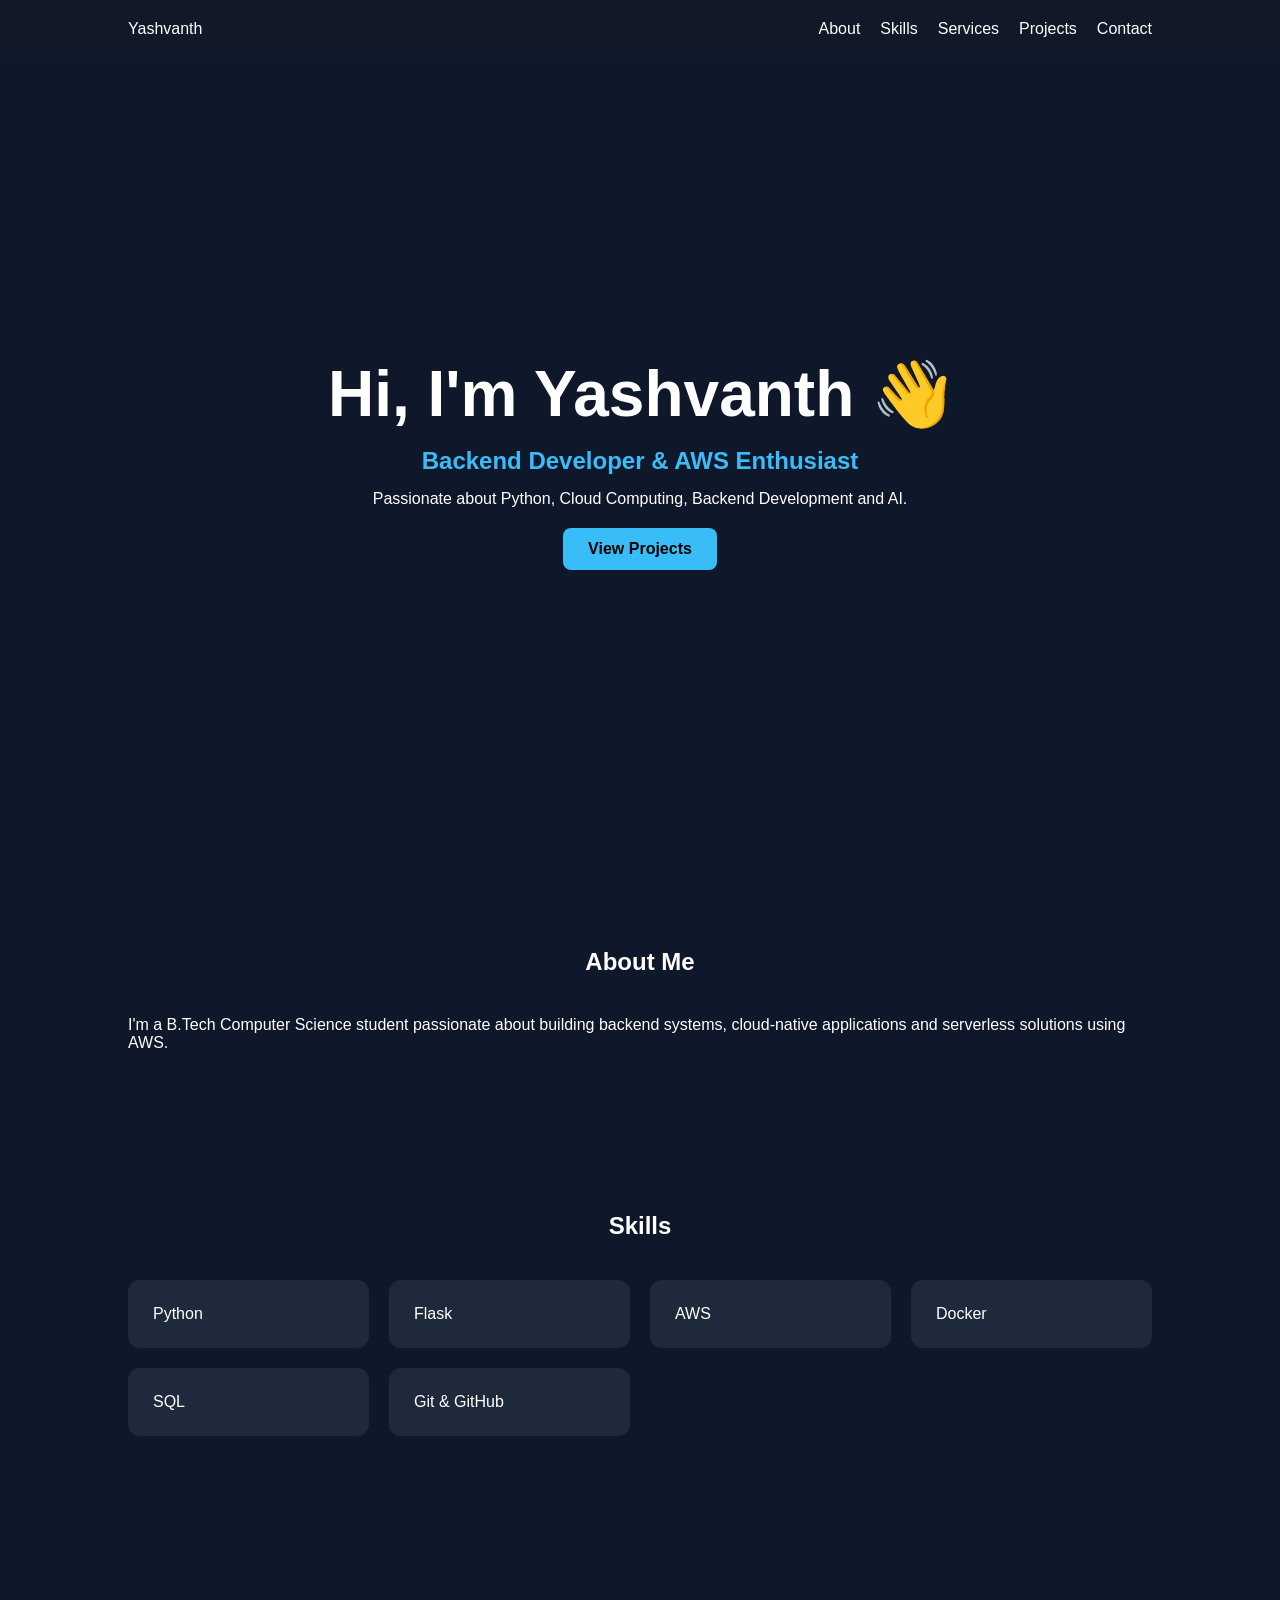
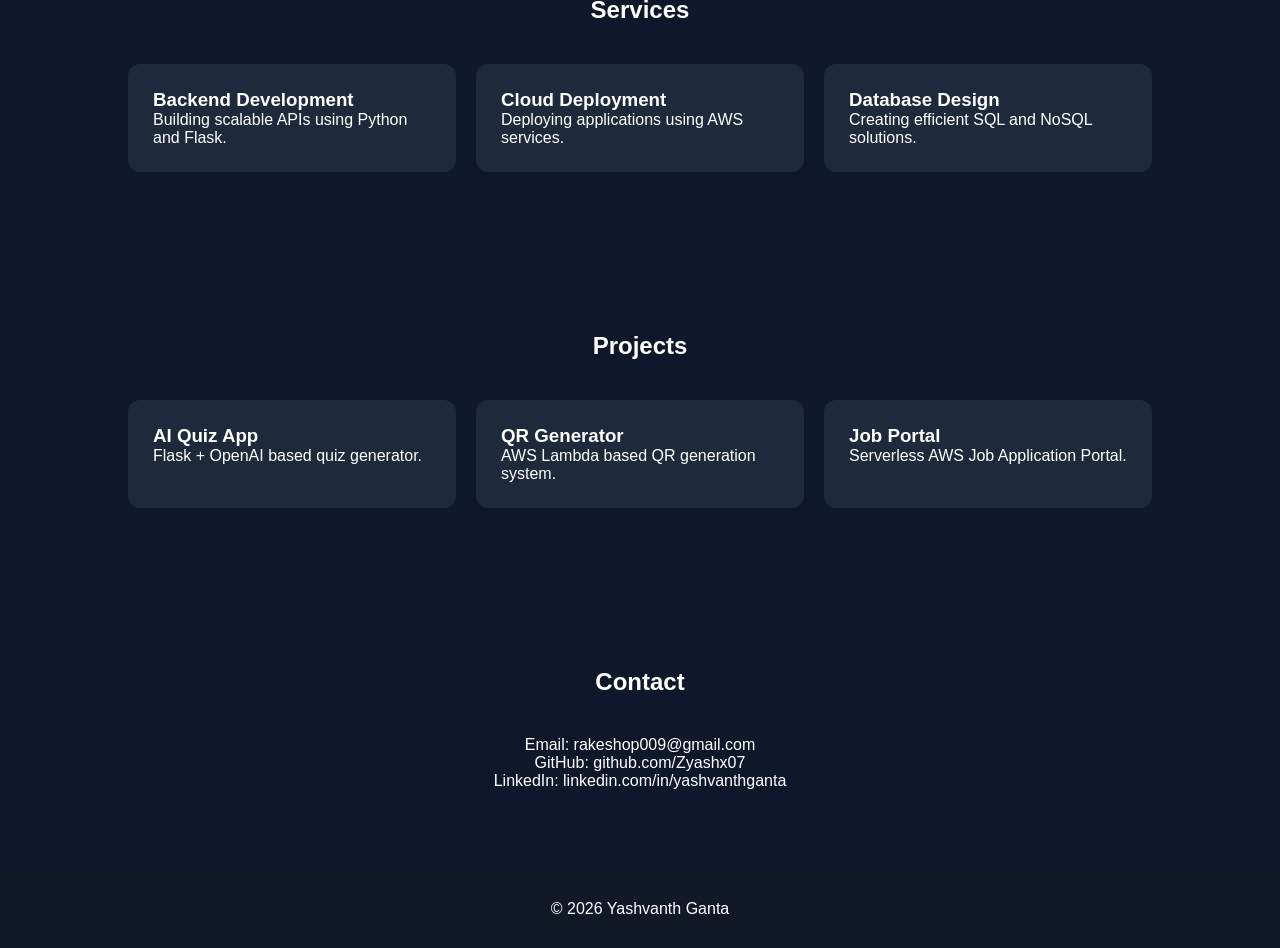
==== CODEBASES/docker-portfolio-website/index.html @ 4efece20 "Add files via upload" ====
<!DOCTYPE html>
<html lang="en">
<head>
<meta charset="UTF-8">
<meta name="viewport" content="width=device-width, initial-scale=1.0">
<title>Yashvanth Portfolio</title>
<link rel="stylesheet" href="style.css">
</head>
<body>

<header>
    <nav>
        <div class="logo">Yashvanth</div>

        <ul>
            <li><a href="#about">About</a></li>
            <li><a href="#skills">Skills</a></li>
            <li><a href="#services">Services</a></li>
            <li><a href="#projects">Projects</a></li>
            <li><a href="#contact">Contact</a></li>
        </ul>
    </nav>

    <div class="hero">
        <h1>Hi, I'm Yashvanth 👋</h1>
        <h2>Backend Developer & AWS Enthusiast</h2>

        <p>
            Passionate about Python, Cloud Computing,
            Backend Development and AI.
        </p>

        <a href="#projects" class="btn">View Projects</a>
    </div>
</header>

<section id="about">
    <h2>About Me</h2>

    <p>
        I'm a B.Tech Computer Science student passionate
        about building backend systems, cloud-native
        applications and serverless solutions using AWS.
    </p>
</section>

<section id="skills">
    <h2>Skills</h2>

    <div class="cards">
        <div class="card">Python</div>
        <div class="card">Flask</div>
        <div class="card">AWS</div>
        <div class="card">Docker</div>
        <div class="card">SQL</div>
        <div class="card">Git & GitHub</div>
    </div>
</section>

<section id="services">
    <h2>Services</h2>

    <div class="cards">
        <div class="card">
            <h3>Backend Development</h3>
            <p>Building scalable APIs using Python and Flask.</p>
        </div>

        <div class="card">
            <h3>Cloud Deployment</h3>
            <p>Deploying applications using AWS services.</p>
        </div>

        <div class="card">
            <h3>Database Design</h3>
            <p>Creating efficient SQL and NoSQL solutions.</p>
        </div>
    </div>
</section>

<section id="projects">
    <h2>Projects</h2>

    <div class="cards">
        <div class="card">
            <h3>AI Quiz App</h3>
            <p>Flask + OpenAI based quiz generator.</p>
        </div>

        <div class="card">
            <h3>QR Generator</h3>
            <p>AWS Lambda based QR generation system.</p>
        </div>

        <div class="card">
            <h3>Job Portal</h3>
            <p>Serverless AWS Job Application Portal.</p>
        </div>
    </div>
</section>

<section id="contact">
    <h2>Contact</h2>

    <p>Email: rakeshop009@gmail.com</p>
    <p>GitHub: github.com/Zyashx07</p>
    <p>LinkedIn: linkedin.com/in/yashvanthganta</p>
</section>

<footer>
    <p>© 2026 Yashvanth Ganta</p>
</footer>

<script src="script.js"></script>
</body>
</html>
---- CODEBASES/docker-portfolio-website/style.css ----
*{
    margin:0;
    padding:0;
    box-sizing:border-box;
    scroll-behavior:smooth;
}

body{
    font-family:Arial,sans-serif;
    background:#0f172a;
    color:white;
}

nav{
    display:flex;
    justify-content:space-between;
    align-items:center;
    padding:20px 10%;
    background:#111827;
    position:sticky;
    top:0;
}

nav ul{
    display:flex;
    list-style:none;
    gap:20px;
}

nav a{
    color:white;
    text-decoration:none;
}

.hero{
    height:90vh;
    display:flex;
    flex-direction:column;
    justify-content:center;
    align-items:center;
    text-align:center;
    padding:20px;
}

.hero h1{
    font-size:4rem;
}

.hero h2{
    color:#38bdf8;
    margin:15px 0;
}

.hero p{
    max-width:700px;
    margin-bottom:20px;
}

.btn{
    background:#38bdf8;
    color:black;
    padding:12px 25px;
    border-radius:8px;
    text-decoration:none;
    font-weight:bold;
}

section{
    padding:80px 10%;
}

section h2{
    text-align:center;
    margin-bottom:40px;
}

.cards{
    display:grid;
    grid-template-columns:repeat(auto-fit,minmax(220px,1fr));
    gap:20px;
}

.card{
    background:#1e293b;
    padding:25px;
    border-radius:12px;
    transition:.3s;
}

.card:hover{
    transform:translateY(-8px);
}

#contact{
    text-align:center;
}

footer{
    text-align:center;
    padding:30px;
    background:#111827;
}
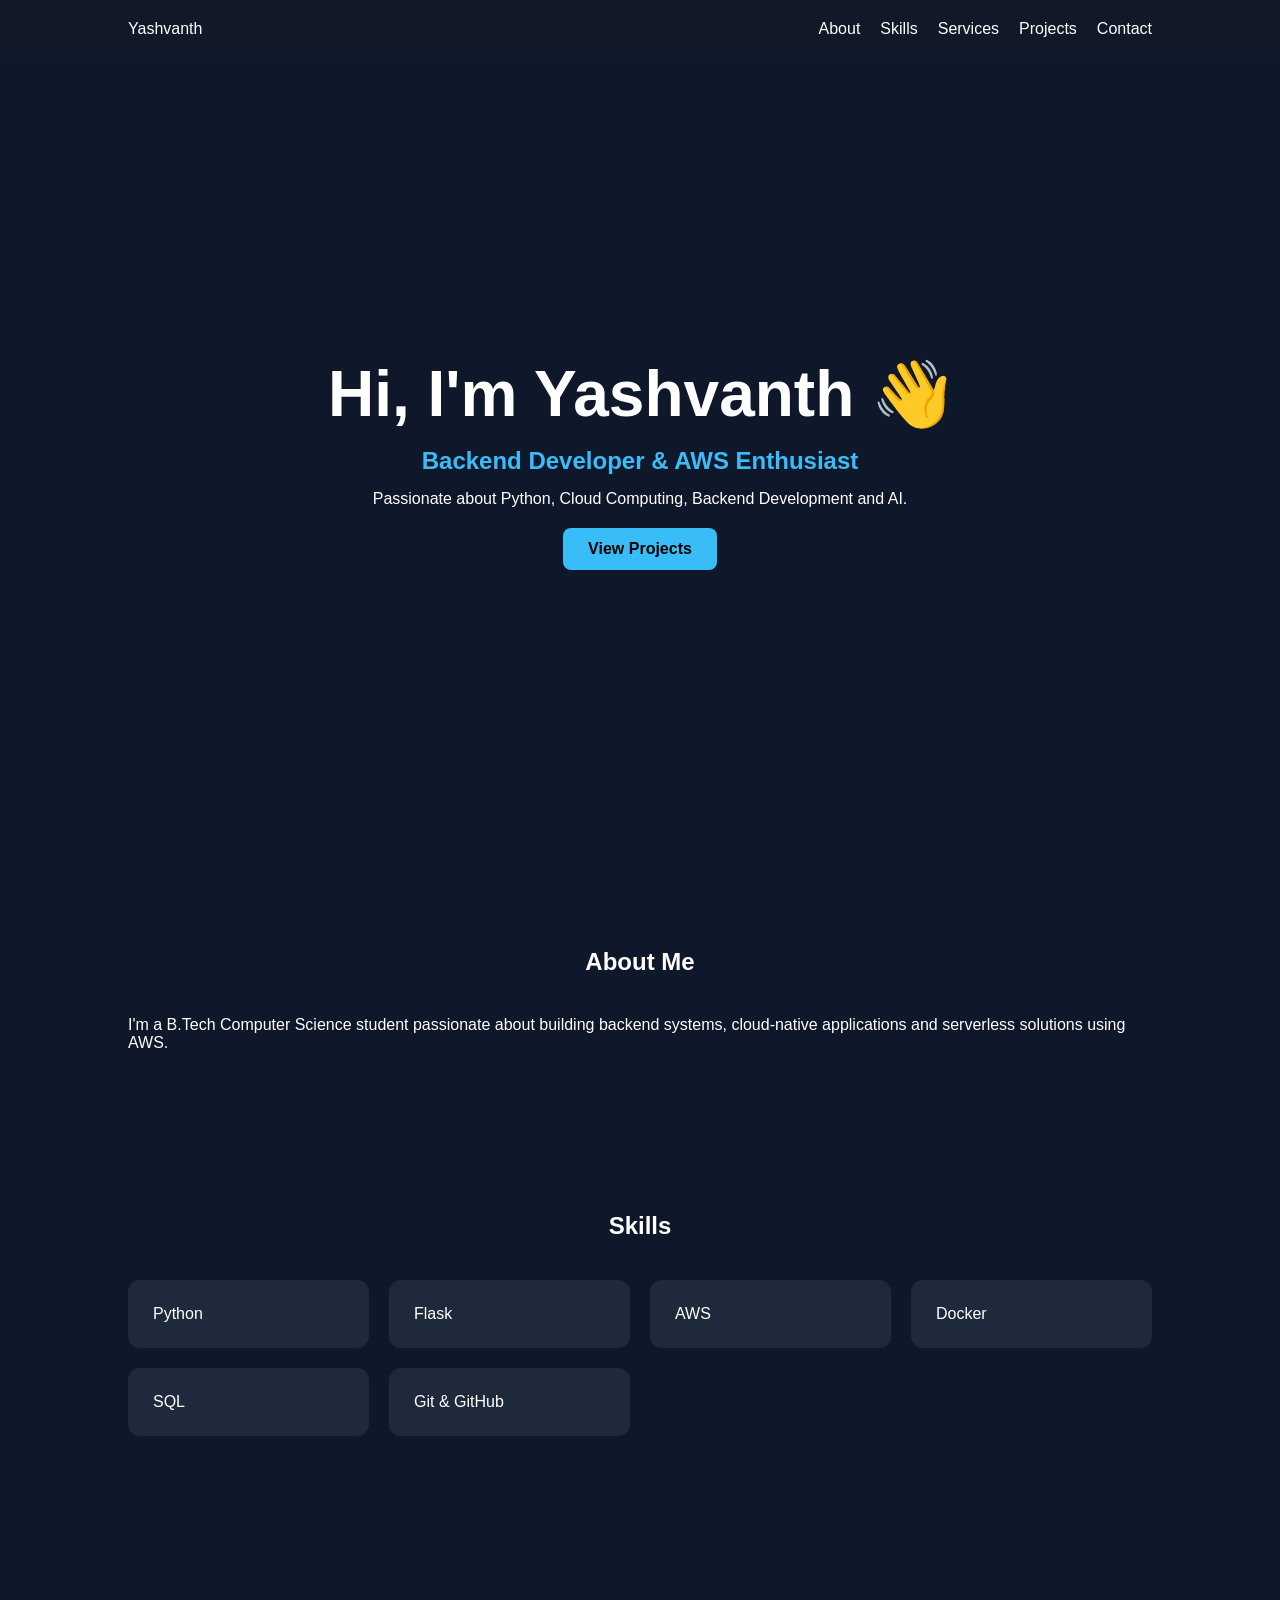
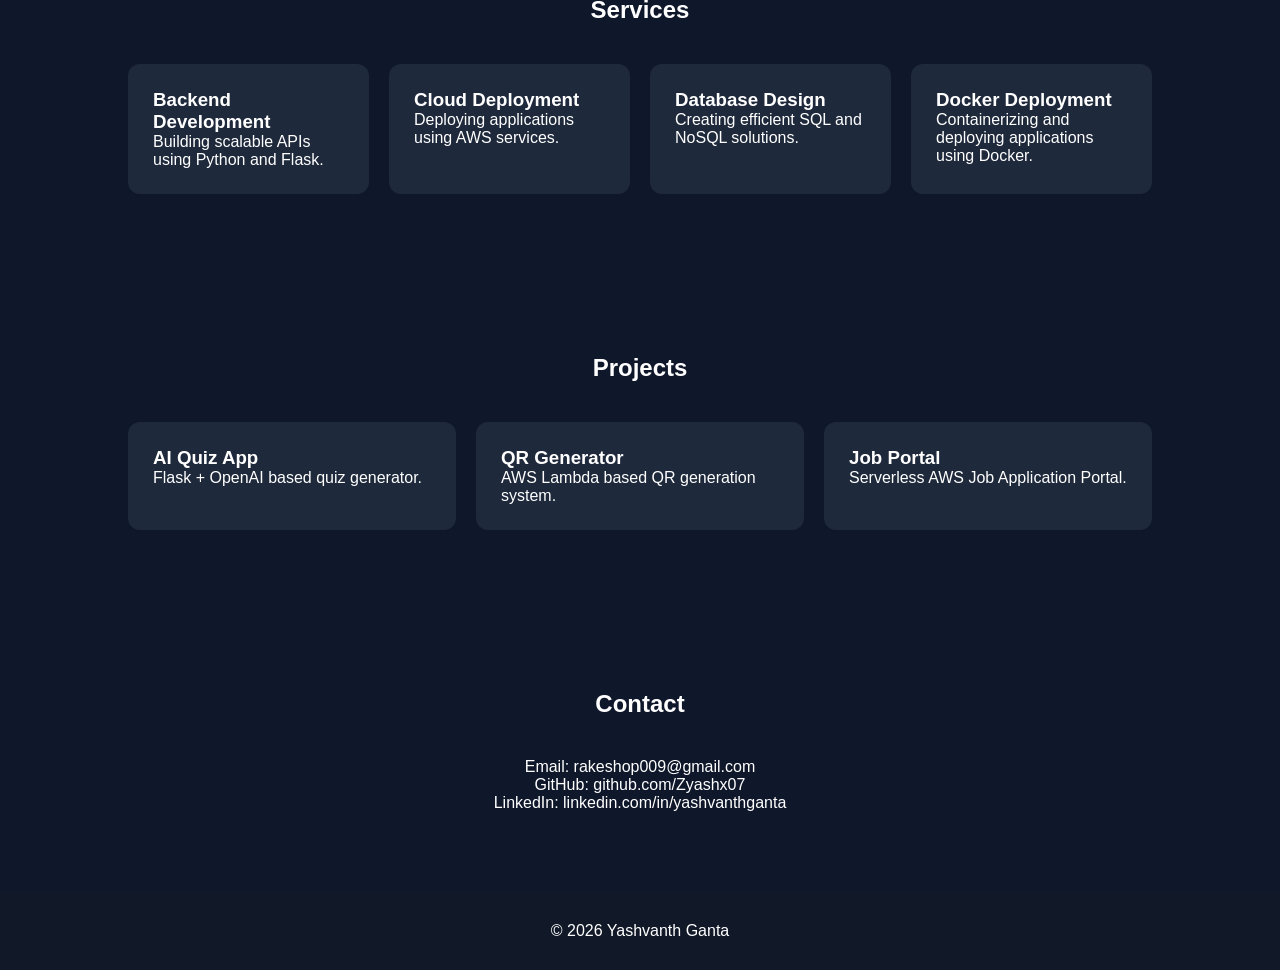
==== commit 6494f5bf: "Updated Docker Portfolio" ====
--- a/CODEBASES/docker-portfolio-website/index.html
+++ b/CODEBASES/docker-portfolio-website/index.html
@@ -1,116 +1,121 @@
-<!DOCTYPE html>
-<html lang="en">
-<head>
-<meta charset="UTF-8">
-<meta name="viewport" content="width=device-width, initial-scale=1.0">
-<title>Yashvanth Portfolio</title>
-<link rel="stylesheet" href="style.css">
-</head>
-<body>
-
-<header>
-    <nav>
-        <div class="logo">Yashvanth</div>
-
-        <ul>
-            <li><a href="#about">About</a></li>
-            <li><a href="#skills">Skills</a></li>
-            <li><a href="#services">Services</a></li>
-            <li><a href="#projects">Projects</a></li>
-            <li><a href="#contact">Contact</a></li>
-        </ul>
-    </nav>
-
-    <div class="hero">
-        <h1>Hi, I'm Yashvanth 👋</h1>
-        <h2>Backend Developer & AWS Enthusiast</h2>
-
-        <p>
-            Passionate about Python, Cloud Computing,
-            Backend Development and AI.
-        </p>
-
-        <a href="#projects" class="btn">View Projects</a>
-    </div>
-</header>
-
-<section id="about">
-    <h2>About Me</h2>
-
-    <p>
-        I'm a B.Tech Computer Science student passionate
-        about building backend systems, cloud-native
-        applications and serverless solutions using AWS.
-    </p>
-</section>
-
-<section id="skills">
-    <h2>Skills</h2>
-
-    <div class="cards">
-        <div class="card">Python</div>
-        <div class="card">Flask</div>
-        <div class="card">AWS</div>
-        <div class="card">Docker</div>
-        <div class="card">SQL</div>
-        <div class="card">Git & GitHub</div>
-    </div>
-</section>
-
-<section id="services">
-    <h2>Services</h2>
-
-    <div class="cards">
-        <div class="card">
-            <h3>Backend Development</h3>
-            <p>Building scalable APIs using Python and Flask.</p>
-        </div>
-
-        <div class="card">
-            <h3>Cloud Deployment</h3>
-            <p>Deploying applications using AWS services.</p>
-        </div>
-
-        <div class="card">
-            <h3>Database Design</h3>
-            <p>Creating efficient SQL and NoSQL solutions.</p>
-        </div>
-    </div>
-</section>
-
-<section id="projects">
-    <h2>Projects</h2>
-
-    <div class="cards">
-        <div class="card">
-            <h3>AI Quiz App</h3>
-            <p>Flask + OpenAI based quiz generator.</p>
-        </div>
-
-        <div class="card">
-            <h3>QR Generator</h3>
-            <p>AWS Lambda based QR generation system.</p>
-        </div>
-
-        <div class="card">
-            <h3>Job Portal</h3>
-            <p>Serverless AWS Job Application Portal.</p>
-        </div>
-    </div>
-</section>
-
-<section id="contact">
-    <h2>Contact</h2>
-
-    <p>Email: rakeshop009@gmail.com</p>
-    <p>GitHub: github.com/Zyashx07</p>
-    <p>LinkedIn: linkedin.com/in/yashvanthganta</p>
-</section>
-
-<footer>
-    <p>© 2026 Yashvanth Ganta</p>
-</footer>
-
-<script src="script.js"></script>
-</body>
+<!DOCTYPE html>
+<html lang="en">
+<head>
+<meta charset="UTF-8">
+<meta name="viewport" content="width=device-width, initial-scale=1.0">
+<title>Yashvanth Portfolio 🚀</title>
+<link rel="stylesheet" href="style.css">
+</head>
+<body>
+
+<header>
+    <nav>
+        <div class="logo">Yashvanth</div>
+
+        <ul>
+            <li><a href="#about">About</a></li>
+            <li><a href="#skills">Skills</a></li>
+            <li><a href="#services">Services</a></li>
+            <li><a href="#projects">Projects</a></li>
+            <li><a href="#contact">Contact</a></li>
+        </ul>
+    </nav>
+
+    <div class="hero">
+        <h1>Hi, I'm Yashvanth 👋</h1>
+        <h2>Backend Developer & AWS Enthusiast</h2>
+
+        <p>
+            Passionate about Python, Cloud Computing,
+            Backend Development and AI.
+        </p>
+
+        <a href="#projects" class="btn">View Projects</a>
+    </div>
+</header>
+
+<section id="about">
+    <h2>About Me</h2>
+
+    <p>
+        I'm a B.Tech Computer Science student passionate
+        about building backend systems, cloud-native
+        applications and serverless solutions using AWS.
+    </p>
+</section>
+
+<section id="skills">
+    <h2>Skills</h2>
+
+    <div class="cards">
+        <div class="card">Python</div>
+        <div class="card">Flask</div>
+        <div class="card">AWS</div>
+        <div class="card">Docker</div>
+        <div class="card">SQL</div>
+        <div class="card">Git & GitHub</div>
+    </div>
+</section>
+
+<section id="services">
+    <h2>Services</h2>
+
+    <div class="cards">
+        <div class="card">
+            <h3>Backend Development</h3>
+            <p>Building scalable APIs using Python and Flask.</p>
+        </div>
+
+        <div class="card">
+            <h3>Cloud Deployment</h3>
+            <p>Deploying applications using AWS services.</p>
+        </div>
+
+        <div class="card">
+            <h3>Database Design</h3>
+            <p>Creating efficient SQL and NoSQL solutions.</p>
+        </div>
+
+        <div class="card">
+             <h3>Docker Deployment</h3>
+            <p>Containerizing and deploying applications using Docker.</p>
+        </div>
+    </div>
+</section>
+
+<section id="projects">
+    <h2>Projects</h2>
+
+    <div class="cards">
+        <div class="card">
+            <h3>AI Quiz App</h3>
+            <p>Flask + OpenAI based quiz generator.</p>
+        </div>
+
+        <div class="card">
+            <h3>QR Generator</h3>
+            <p>AWS Lambda based QR generation system.</p>
+        </div>
+
+        <div class="card">
+            <h3>Job Portal</h3>
+            <p>Serverless AWS Job Application Portal.</p>
+        </div>
+    </div>
+</section>
+
+<section id="contact">
+    <h2>Contact</h2>
+
+    <p>Email: rakeshop009@gmail.com</p>
+    <p>GitHub: github.com/Zyashx07</p>
+    <p>LinkedIn: linkedin.com/in/yashvanthganta</p>
+</section>
+
+<footer>
+    <p>© 2026 Yashvanth Ganta</p>
+</footer>
+
+<script src="script.js"></script>
+</body>
 </html>
--- a/CODEBASES/docker-portfolio-website/style.css
+++ b/CODEBASES/docker-portfolio-website/style.css
@@ -1,102 +1,102 @@
-*{
-    margin:0;
-    padding:0;
-    box-sizing:border-box;
-    scroll-behavior:smooth;
-}
-
-body{
-    font-family:Arial,sans-serif;
-    background:#0f172a;
-    color:white;
-}
-
-nav{
-    display:flex;
-    justify-content:space-between;
-    align-items:center;
-    padding:20px 10%;
-    background:#111827;
-    position:sticky;
-    top:0;
-}
-
-nav ul{
-    display:flex;
-    list-style:none;
-    gap:20px;
-}
-
-nav a{
-    color:white;
-    text-decoration:none;
-}
-
-.hero{
-    height:90vh;
-    display:flex;
-    flex-direction:column;
-    justify-content:center;
-    align-items:center;
-    text-align:center;
-    padding:20px;
-}
-
-.hero h1{
-    font-size:4rem;
-}
-
-.hero h2{
-    color:#38bdf8;
-    margin:15px 0;
-}
-
-.hero p{
-    max-width:700px;
-    margin-bottom:20px;
-}
-
-.btn{
-    background:#38bdf8;
-    color:black;
-    padding:12px 25px;
-    border-radius:8px;
-    text-decoration:none;
-    font-weight:bold;
-}
-
-section{
-    padding:80px 10%;
-}
-
-section h2{
-    text-align:center;
-    margin-bottom:40px;
-}
-
-.cards{
-    display:grid;
-    grid-template-columns:repeat(auto-fit,minmax(220px,1fr));
-    gap:20px;
-}
-
-.card{
-    background:#1e293b;
-    padding:25px;
-    border-radius:12px;
-    transition:.3s;
-}
-
-.card:hover{
-    transform:translateY(-8px);
-}
-
-#contact{
-    text-align:center;
-}
-
-footer{
-    text-align:center;
-    padding:30px;
-    background:#111827;
+*{
+    margin:0;
+    padding:0;
+    box-sizing:border-box;
+    scroll-behavior:smooth;
+}
+
+body{
+    font-family:Arial,sans-serif;
+    background:#0f172a;
+    color:white;
+}
+
+nav{
+    display:flex;
+    justify-content:space-between;
+    align-items:center;
+    padding:20px 10%;
+    background:#111827;
+    position:sticky;
+    top:0;
+}
+
+nav ul{
+    display:flex;
+    list-style:none;
+    gap:20px;
+}
+
+nav a{
+    color:white;
+    text-decoration:none;
+}
+
+.hero{
+    height:90vh;
+    display:flex;
+    flex-direction:column;
+    justify-content:center;
+    align-items:center;
+    text-align:center;
+    padding:20px;
+}
+
+.hero h1{
+    font-size:4rem;
+}
+
+.hero h2{
+    color:#38bdf8;
+    margin:15px 0;
+}
+
+.hero p{
+    max-width:700px;
+    margin-bottom:20px;
+}
+
+.btn{
+    background:#38bdf8;
+    color:black;
+    padding:12px 25px;
+    border-radius:8px;
+    text-decoration:none;
+    font-weight:bold;
+}
+
+section{
+    padding:80px 10%;
+}
+
+section h2{
+    text-align:center;
+    margin-bottom:40px;
+}
+
+.cards{
+    display:grid;
+    grid-template-columns:repeat(auto-fit,minmax(220px,1fr));
+    gap:20px;
+}
+
+.card{
+    background:#1e293b;
+    padding:25px;
+    border-radius:12px;
+    transition:.3s;
+}
+
+.card:hover{
+    transform:translateY(-8px);
+}
+
+#contact{
+    text-align:center;
+}
+
+footer{
+    text-align:center;
+    padding:30px;
+    background:#111827;
 }
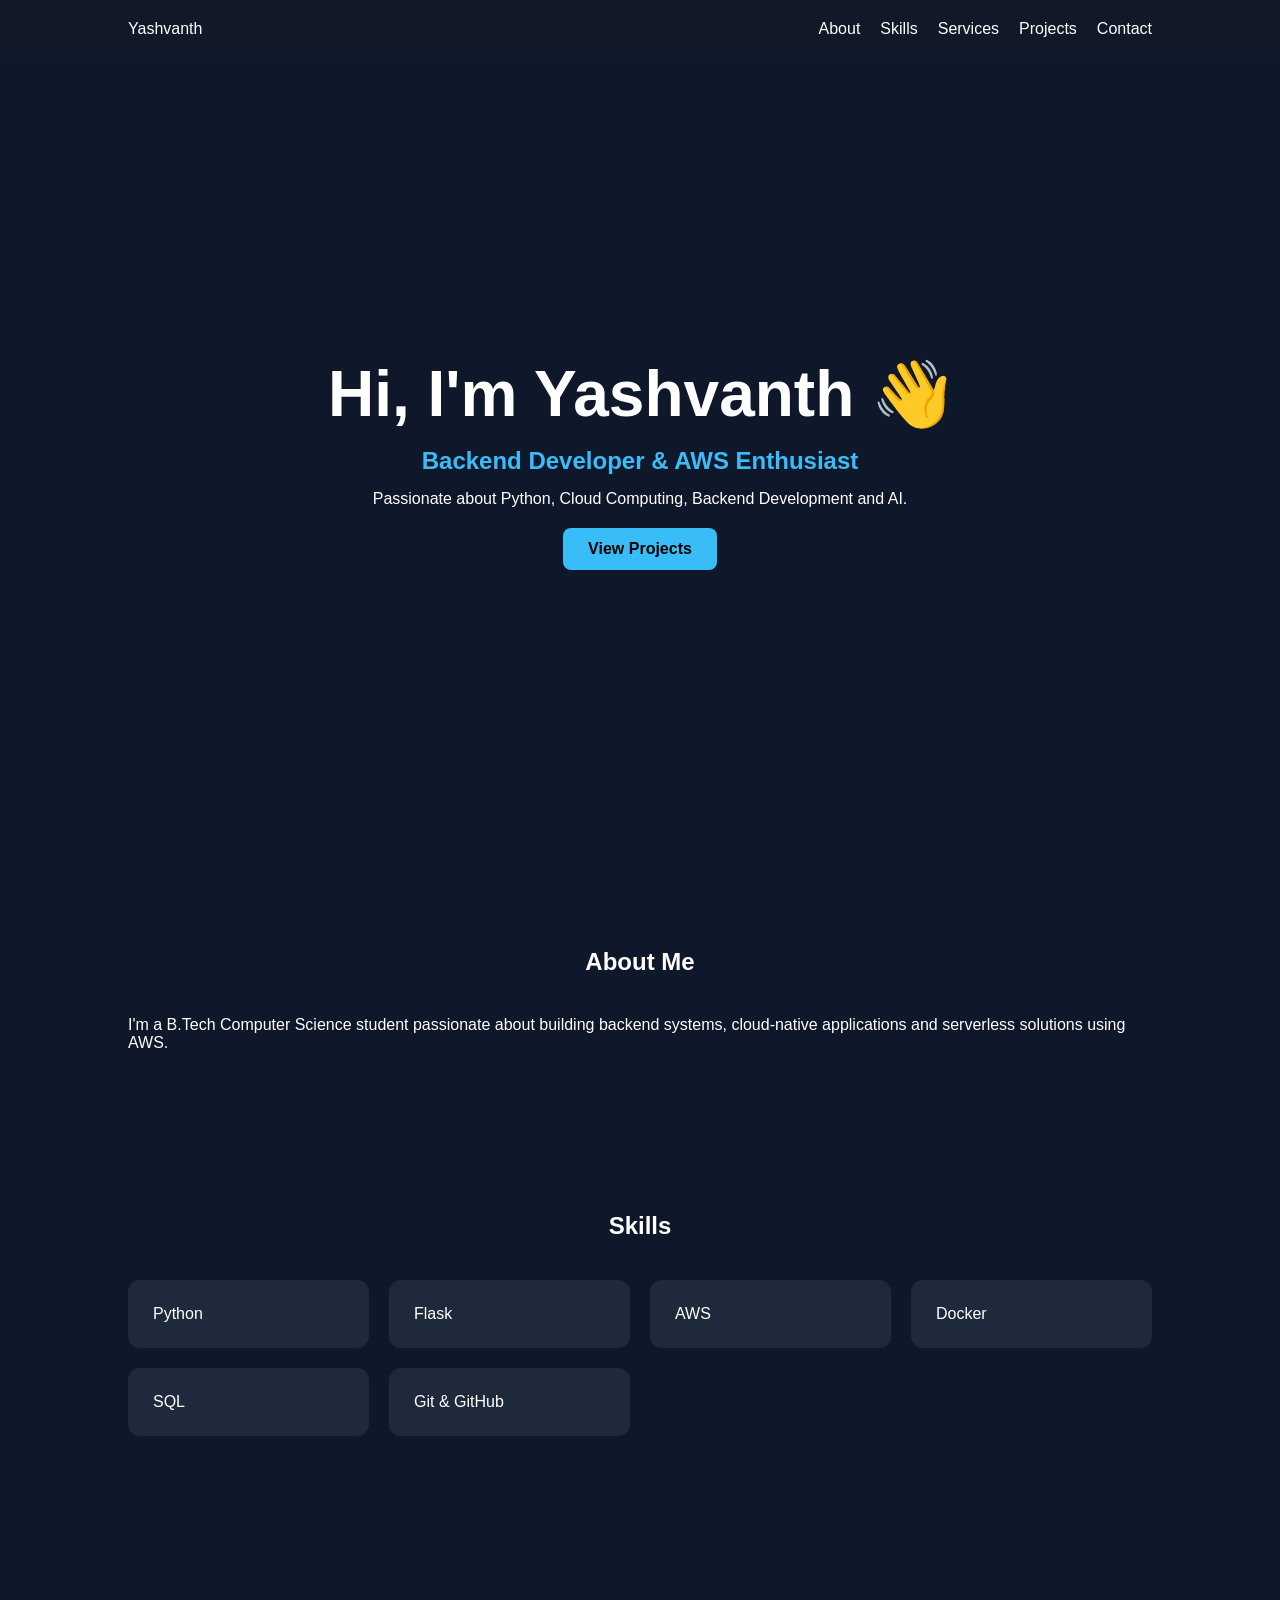
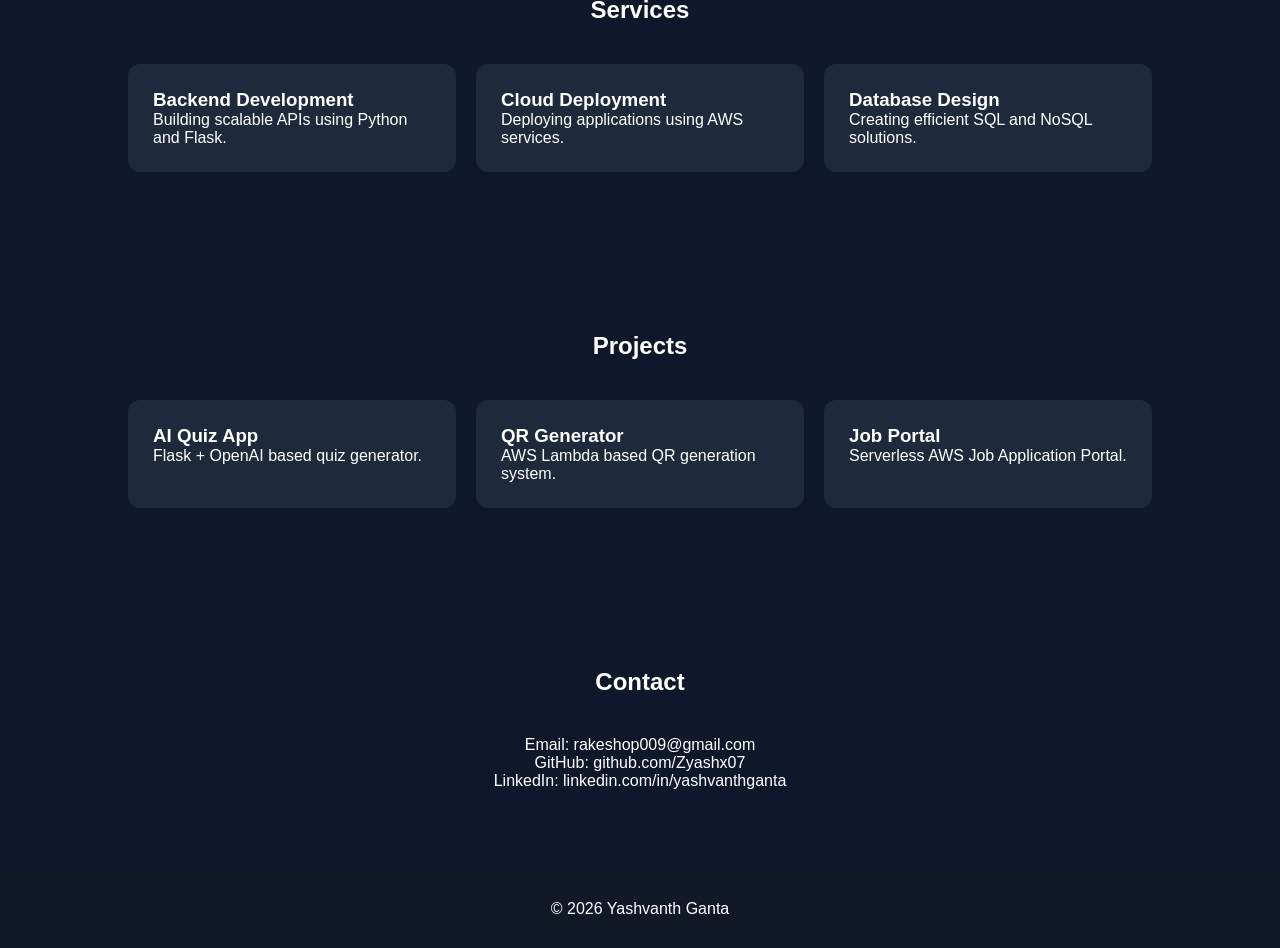
==== commit e2c71dbd: "Reverted homepage for screenshot" ====
--- a/CODEBASES/docker-portfolio-website/index.html
+++ b/CODEBASES/docker-portfolio-website/index.html
@@ -75,11 +75,6 @@
             <h3>Database Design</h3>
             <p>Creating efficient SQL and NoSQL solutions.</p>
         </div>
-
-        <div class="card">
-             <h3>Docker Deployment</h3>
-            <p>Containerizing and deploying applications using Docker.</p>
-        </div>
     </div>
 </section>
 
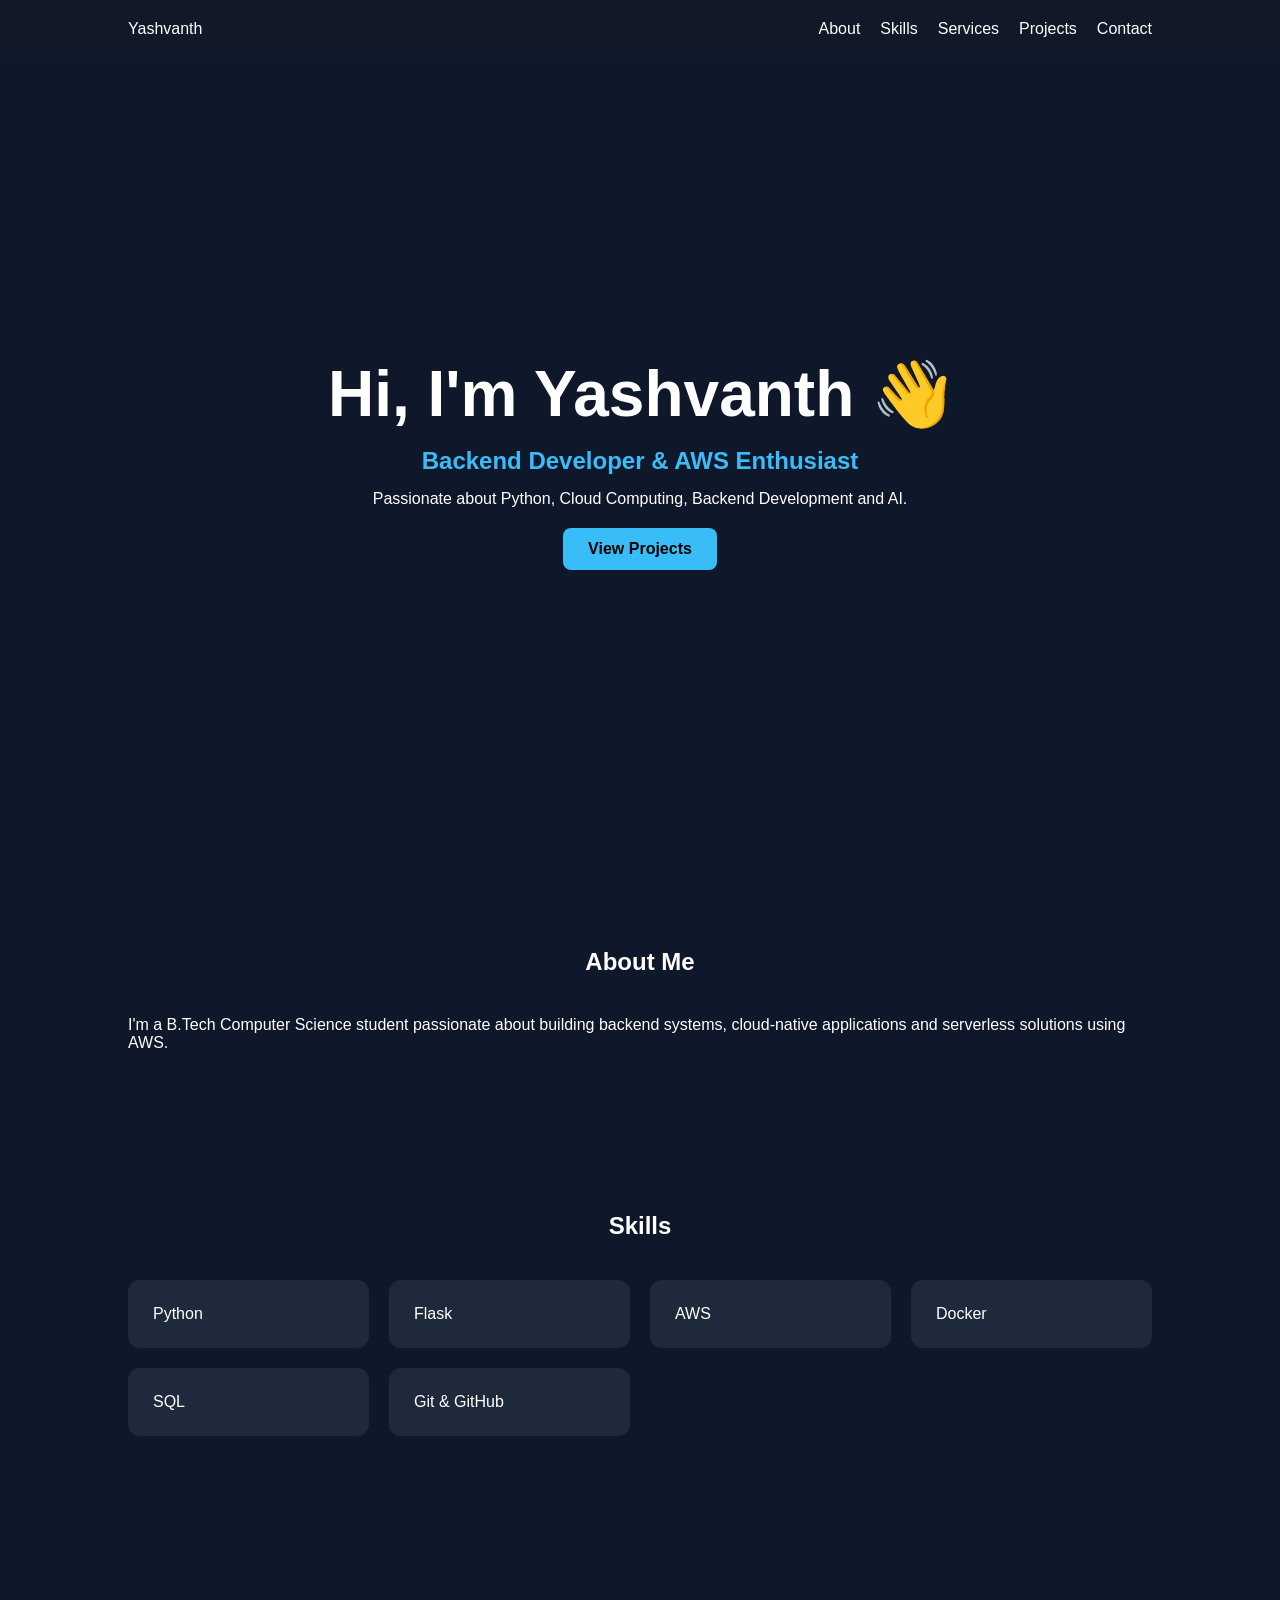
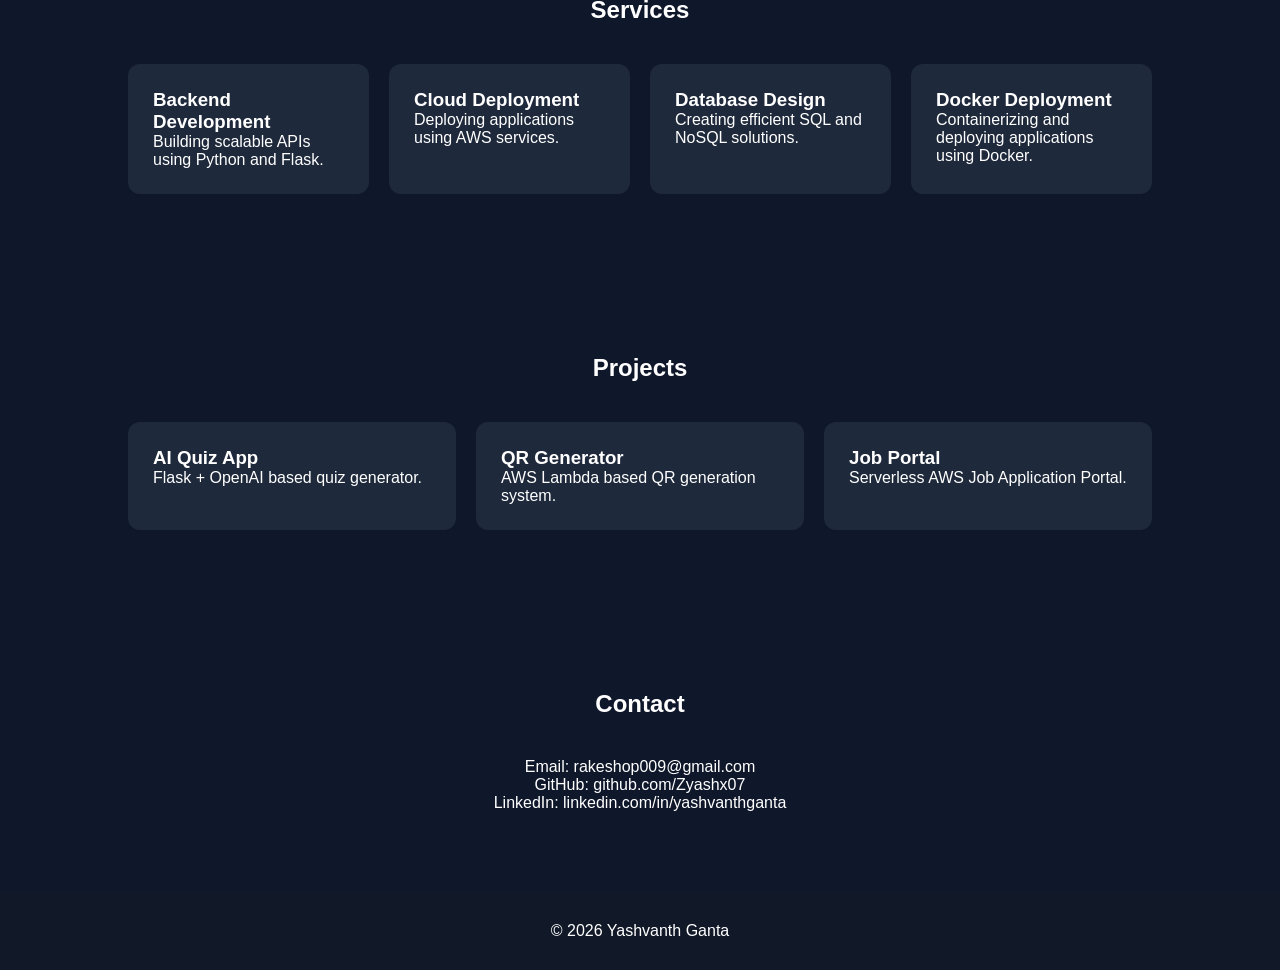
==== commit 58ef5bbe: "Updated Docker Portfolio" ====
--- a/CODEBASES/docker-portfolio-website/index.html
+++ b/CODEBASES/docker-portfolio-website/index.html
@@ -75,6 +75,11 @@
             <h3>Database Design</h3>
             <p>Creating efficient SQL and NoSQL solutions.</p>
         </div>
+
+        <div class="card">
+             <h3>Docker Deployment</h3>
+            <p>Containerizing and deploying applications using Docker.</p>
+        </div>
     </div>
 </section>
 
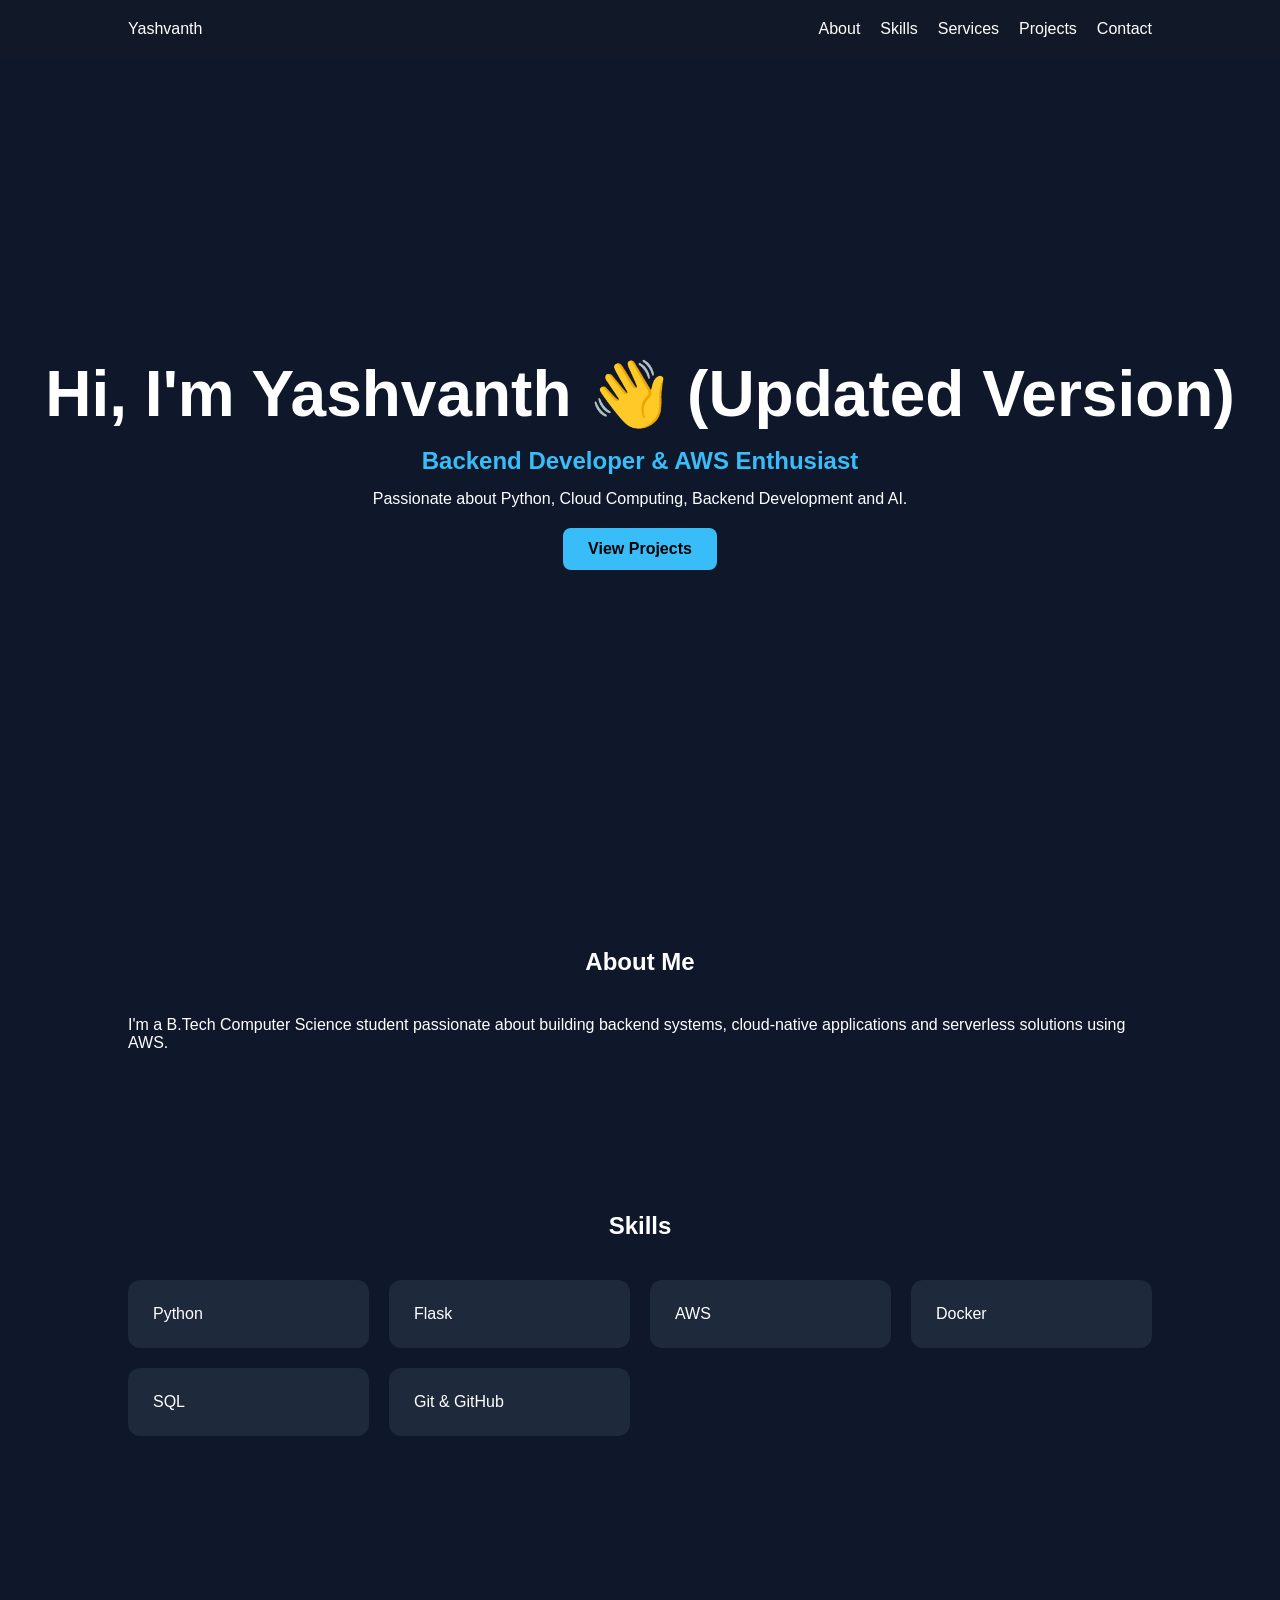
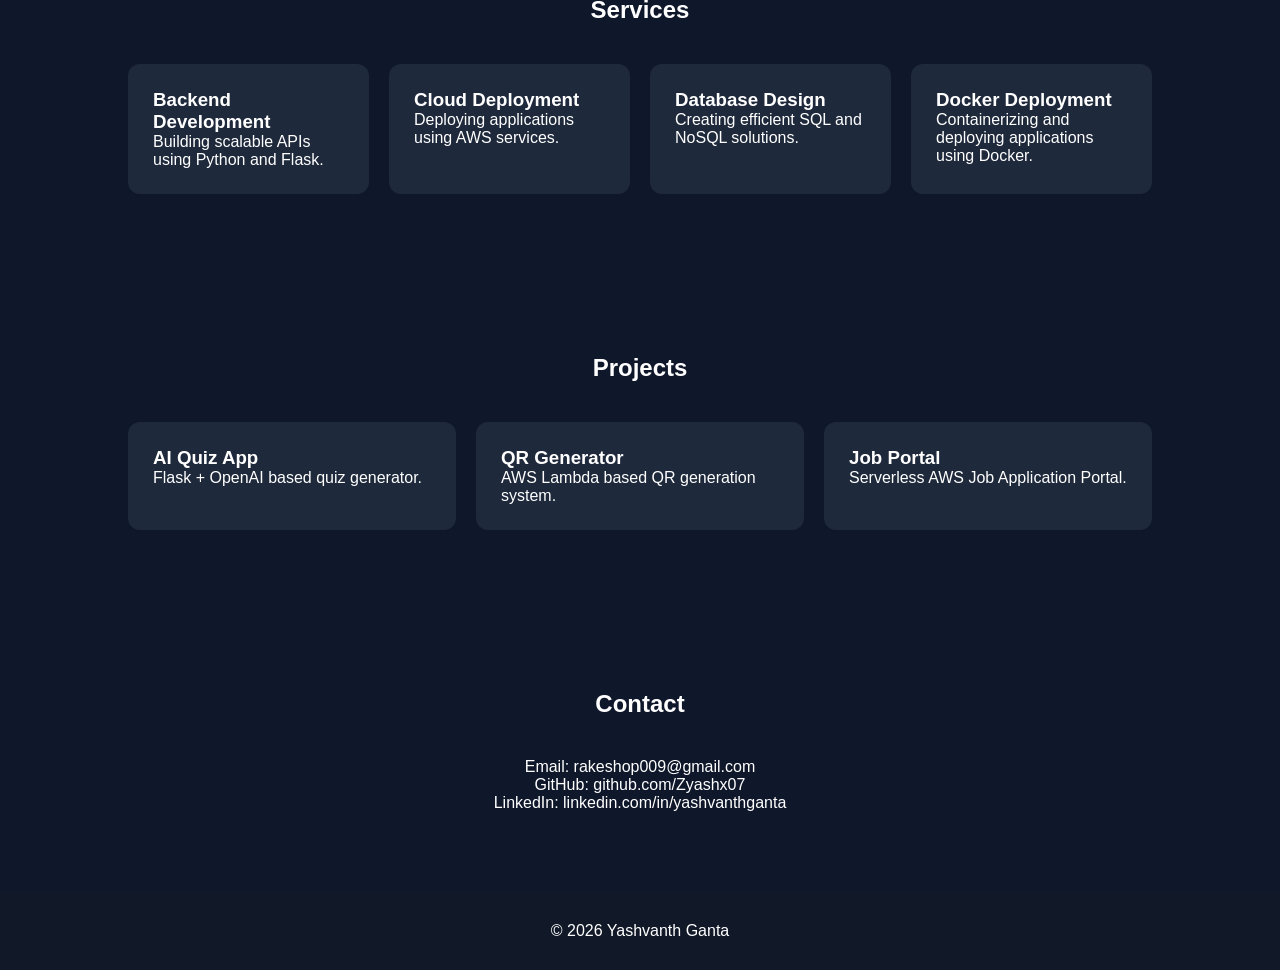
==== commit 61d47042: "Updated Docker Portfolio" ====
--- a/CODEBASES/docker-portfolio-website/index.html
+++ b/CODEBASES/docker-portfolio-website/index.html
@@ -22,7 +22,7 @@
     </nav>
 
     <div class="hero">
-        <h1>Hi, I'm Yashvanth 👋</h1>
+        <h1>Hi, I'm Yashvanth 👋 (Updated Version)</h1>
         <h2>Backend Developer & AWS Enthusiast</h2>
 
         <p>
